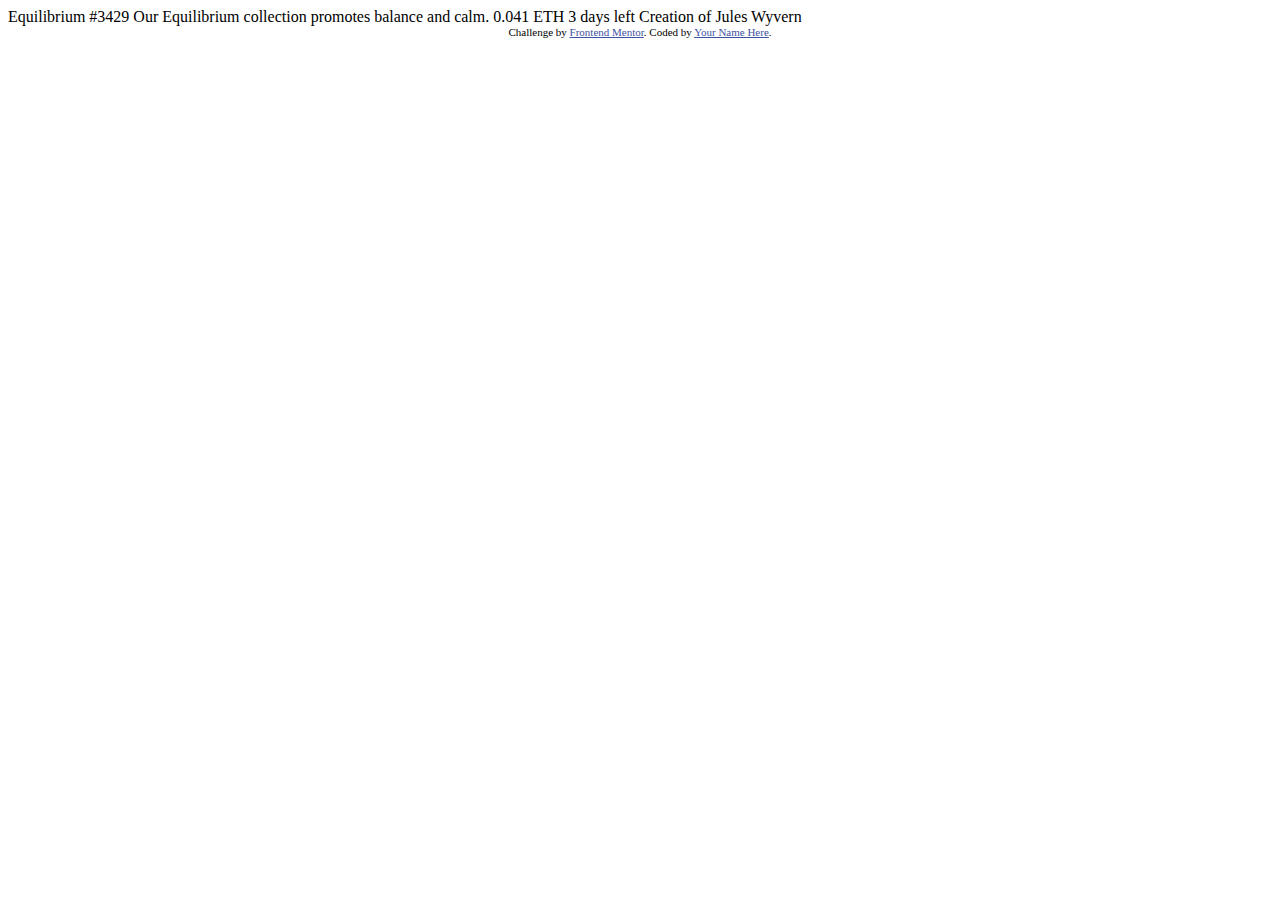
==== nft-preview-card-component-main/index.html @ 53a59b9e "My experiments" ====
<!DOCTYPE html>
<html lang="en">
<head>
  <meta charset="UTF-8">
  <meta name="viewport" content="width=device-width, initial-scale=1.0"> <!-- displays site properly based on user's device -->

  <link rel="icon" type="image/png" sizes="32x32" href="./images/favicon-32x32.png">
  
  <title>Frontend Mentor | NFT preview card component</title>

  <!-- Feel free to remove these styles or customise in your own stylesheet 👍 -->
  <style>
    .attribution { font-size: 11px; text-align: center; }
    .attribution a { color: hsl(228, 45%, 44%); }
  </style>
</head>
<body>

  Equilibrium #3429

  Our Equilibrium collection promotes balance and calm.

  0.041 ETH
  3 days left
  
  Creation of Jules Wyvern

  <div class="attribution">
    Challenge by <a href="https://www.frontendmentor.io?ref=challenge" target="_blank">Frontend Mentor</a>. 
    Coded by <a href="#">Your Name Here</a>.
  </div>
</body>
</html>
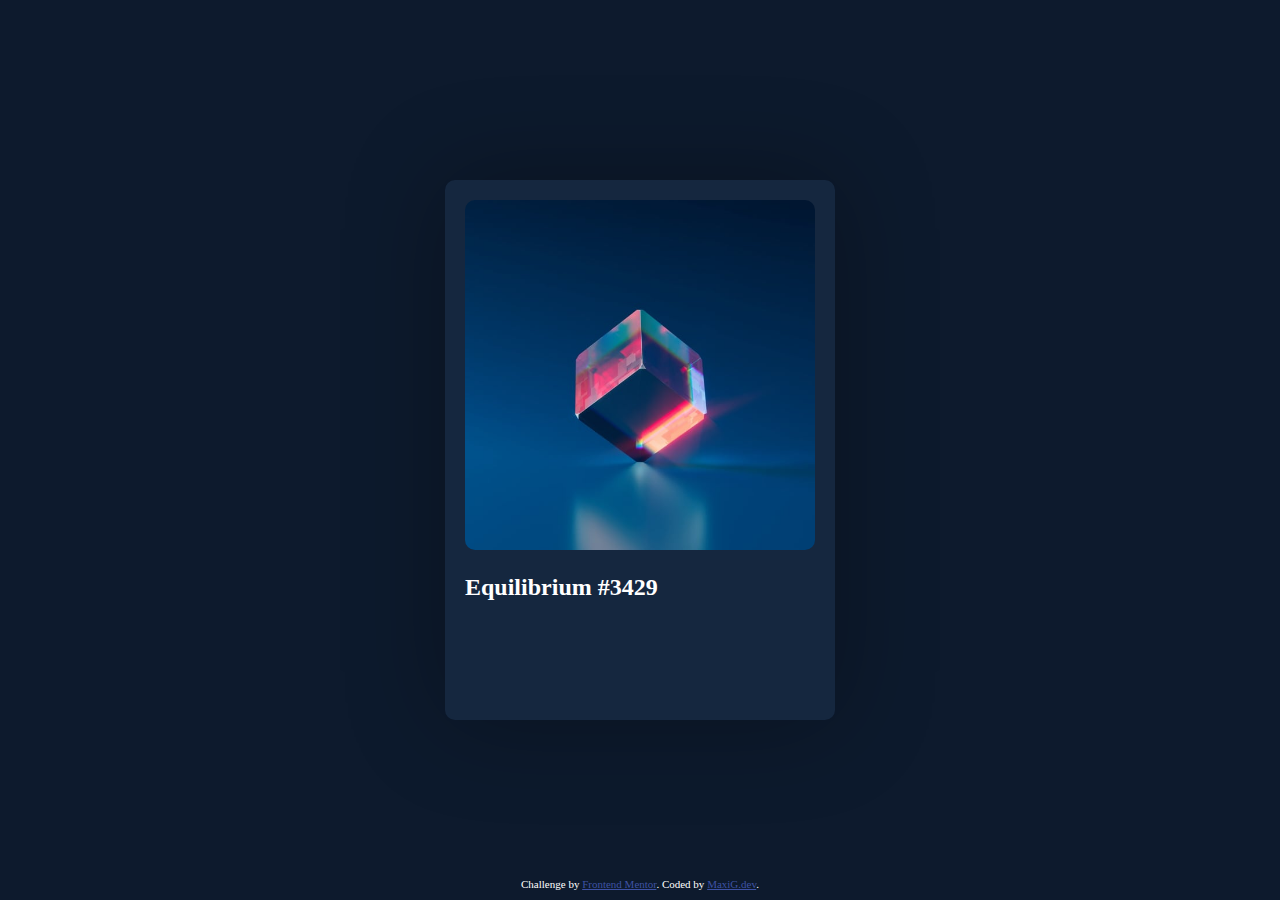
==== commit 77528aa2: "Update" ====
--- a/nft-preview-card-component-main/index.html
+++ b/nft-preview-card-component-main/index.html
@@ -1,33 +1,41 @@
 <!DOCTYPE html>
 <html lang="en">
 <head>
-  <meta charset="UTF-8">
-  <meta name="viewport" content="width=device-width, initial-scale=1.0"> <!-- displays site properly based on user's device -->
+    <meta charset="UTF-8">
+    <meta name="viewport" content="width=device-width, initial-scale=1.0">
+    <!-- displays site properly based on user's device -->
+    <link rel="stylesheet" href="./css/styles.css">
+    <link rel="icon" type="image/png" sizes="32x32" href="./images/favicon-32x32.png">
+    <title>Frontend Mentor | NFT preview card component</title>
+    <!-- Feel free to remove these styles or customise in your own stylesheet 👍 -->
+</head>
 
-  <link rel="icon" type="image/png" sizes="32x32" href="./images/favicon-32x32.png">
-  
-  <title>Frontend Mentor | NFT preview card component</title>
-
-  <!-- Feel free to remove these styles or customise in your own stylesheet 👍 -->
-  <style>
-    .attribution { font-size: 11px; text-align: center; }
-    .attribution a { color: hsl(228, 45%, 44%); }
-  </style>
-</head>
 <body>
 
-  Equilibrium #3429
+<div class="main-component">
+    <div class="container">
+        <img src="./images/image-equilibrium.jpg" alt="Image Equilibrium">
+        <h2>Equilibrium #3429</h2>
+        <!-- <hr> -->
+    </div>
 
-  Our Equilibrium collection promotes balance and calm.
+</div>
 
-  0.041 ETH
-  3 days left
-  
-  Creation of Jules Wyvern
 
-  <div class="attribution">
-    Challenge by <a href="https://www.frontendmentor.io?ref=challenge" target="_blank">Frontend Mentor</a>. 
-    Coded by <a href="#">Your Name Here</a>.
-  </div>
+    <!-- 
+    Equilibrium #3429
+
+    Our Equilibrium collection promotes balance and calm.
+
+    0.041 ETH
+    3 days left
+
+    Creation of Jules Wyvern -->
+
+    <div class="attribution">
+        Challenge by <a href="https://www.frontendmentor.io?ref=challenge" target="_blank">Frontend Mentor</a>.
+        Coded by <a href="https://maxig.dev">MaxiG.dev</a>.
+    </div>
 </body>
+
 </html>--- a/nft-preview-card-component-main/css/styles.css
+++ b/nft-preview-card-component-main/css/styles.css
@@ -0,0 +1,55 @@
+:root {
+    --bg-color: #0d1a2d;
+    --div-color: #15273f;
+}
+
+.attribution {
+    font-size: 11px;
+    text-align: center;
+    position: absolute;
+    bottom: 10px;
+    width: 100%;
+}
+.attribution a {
+    color: hsl(228, 45%, 44%);
+}
+
+body {
+    background-color: var(--bg-color);
+    margin: 0;
+    color: white;
+
+}
+
+.main-component {
+    width: 100vw;
+    height: 100vh;
+    display: flex;
+    justify-content: center;
+    align-items: center;
+}
+
+.container {
+    background-color: var(--div-color);
+    width: 50%;
+    min-width: 250px;
+    max-width: 350px;
+    height: 500px;
+    border-radius: 10px;
+    -webkit-border-radius: 10px;
+    -moz-border-radius: 10px;
+    -ms-border-radius: 10px;
+    -o-border-radius: 10px;
+    box-shadow: rgba(0, 0, 0, 0.3) 0px 0px 100px;
+    padding: 20px;
+}
+
+.container img {
+    width: 100%;
+    border-radius: 10px;
+    -webkit-border-radius: 10px;
+    -moz-border-radius: 10px;
+    -ms-border-radius: 10px;
+    -o-border-radius: 10px;
+}
+
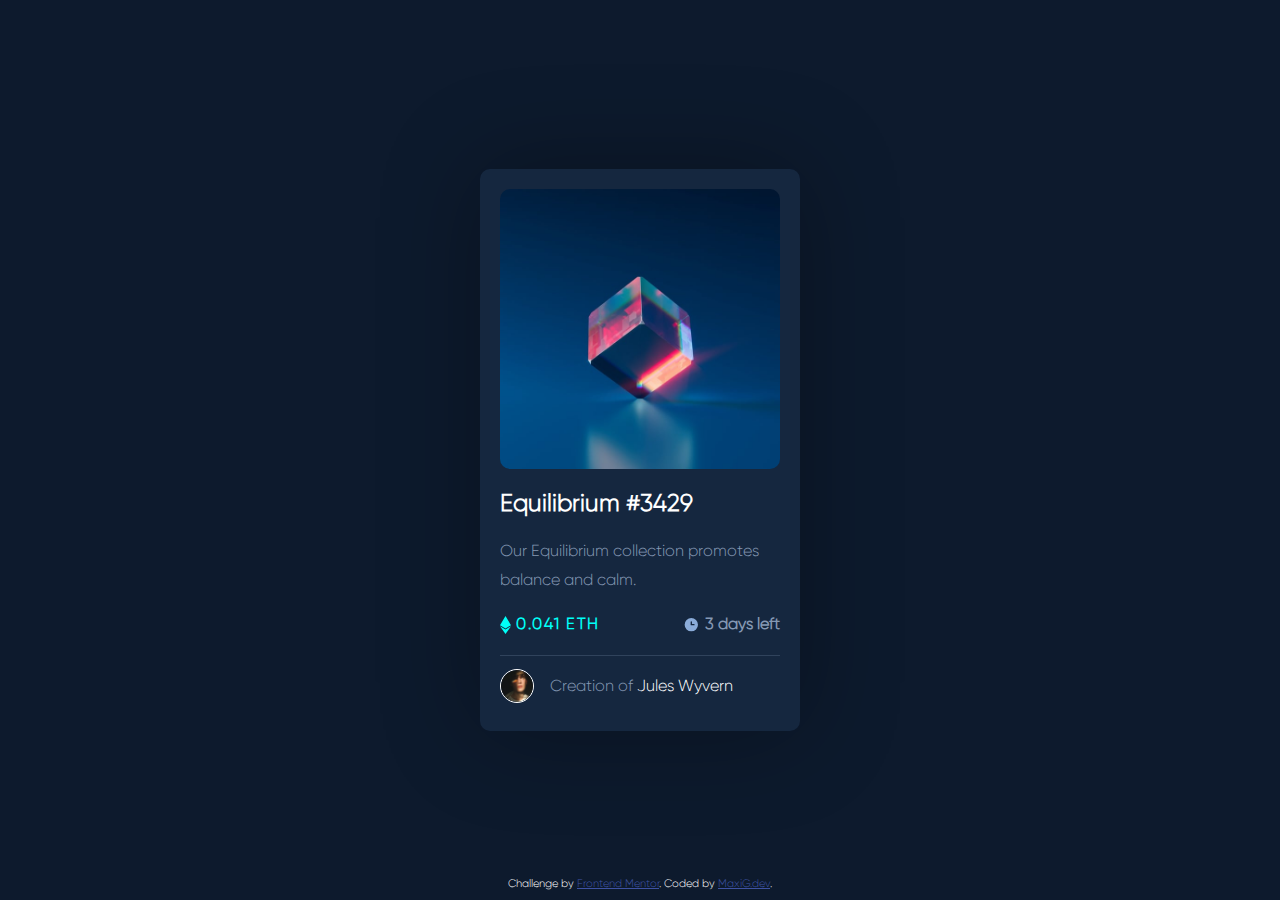
==== commit a5111bbd: "Update" ====
--- a/nft-preview-card-component-main/index.html
+++ b/nft-preview-card-component-main/index.html
@@ -9,33 +9,34 @@
     <title>Frontend Mentor | NFT preview card component</title>
     <!-- Feel free to remove these styles or customise in your own stylesheet 👍 -->
 </head>
-
 <body>
-
-<div class="main-component">
-    <div class="container">
-        <img src="./images/image-equilibrium.jpg" alt="Image Equilibrium">
-        <h2>Equilibrium #3429</h2>
-        <!-- <hr> -->
+    <div class="main-component">
+        <div class="container">
+            <div class="image-container">
+                <div class="image-preview"></div>
+            </div>
+            <h2>Equilibrium #3429</h2>
+            <p>Our Equilibrium collection promotes balance and calm.</p>
+            <span>
+                <div class="price">
+                    <img src="./images/icon-ethereum.svg">
+                    <p>0.041 ETH</p>
+                </div>
+                <div class="time">
+                    <img src="./images/icon-clock.svg">
+                    <p>3 days left</p>
+                </div>
+            </span>
+            <hr>
+            <div class="owner">
+                <img src="./images/image-avatar.png">
+                <p>Creation of <a href="#">Jules Wyvern</a></p>
+            </div>
+        </div>
     </div>
-
-</div>
-
-
-    <!-- 
-    Equilibrium #3429
-
-    Our Equilibrium collection promotes balance and calm.
-
-    0.041 ETH
-    3 days left
-
-    Creation of Jules Wyvern -->
-
     <div class="attribution">
         Challenge by <a href="https://www.frontendmentor.io?ref=challenge" target="_blank">Frontend Mentor</a>.
         Coded by <a href="https://maxig.dev">MaxiG.dev</a>.
     </div>
 </body>
-
 </html>--- a/nft-preview-card-component-main/css/styles.css
+++ b/nft-preview-card-component-main/css/styles.css
@@ -1,7 +1,14 @@
 :root {
     --bg-color: #0d1a2d;
     --div-color: #15273f;
+    --blue-text: #8599b4;
+    --eth-color: #00FFF8;
 }
+
+@font-face {
+    font-family: "Gilory";
+    src: url(../fonts/Gilroy-Light.otf);
+    }
 
 .attribution {
     font-size: 11px;
@@ -18,7 +25,7 @@
     background-color: var(--bg-color);
     margin: 0;
     color: white;
-
+    font-family: Gilory, Arial, Helvetica, sans-serif;
 }
 
 .main-component {
@@ -31,10 +38,9 @@
 
 .container {
     background-color: var(--div-color);
-    width: 50%;
-    min-width: 250px;
-    max-width: 350px;
-    height: 500px;
+    margin: 15px;
+    max-width: 280px;
+    min-width: 240px;
     border-radius: 10px;
     -webkit-border-radius: 10px;
     -moz-border-radius: 10px;
@@ -44,8 +50,9 @@
     padding: 20px;
 }
 
-.container img {
+.container .image-container, .container .image-preview {
     width: 100%;
+    aspect-ratio: 1/1;
     border-radius: 10px;
     -webkit-border-radius: 10px;
     -moz-border-radius: 10px;
@@ -53,3 +60,109 @@
     -o-border-radius: 10px;
 }
 
+.container .image-container{
+    background-image: url(../images/image-equilibrium.jpg);
+    background-size: contain;
+}
+
+.container .image-preview {
+    background-color: #00fff780;
+    background-image: url(../images/icon-view.svg);
+    background-repeat: no-repeat;
+    background-position: center;
+    opacity: 0;
+    cursor: pointer;
+    transition: opacity 500ms;
+    -webkit-transition: opacity 500ms;
+    -moz-transition: opacity 500ms;
+    -ms-transition: opacity 500ms;
+    -o-transition: opacity 500ms;
+}
+
+.container .image-preview:hover {
+    opacity: 1;
+}
+
+.container h2 {
+    transition: color 500ms;
+    -webkit-transition: color 500ms;
+    -moz-transition: color 500ms;
+    -ms-transition: color 500ms;
+    -o-transition: color 500ms;
+    cursor: pointer;
+}
+
+.container h2:hover {
+    color: var(--eth-color);
+} 
+
+.container p {
+    color: var(--blue-text);
+    line-height: 1.8em;
+}
+
+.container p:nth-child(3) {
+    margin-bottom: 0;
+}
+
+.container span {
+    display: flex;
+    justify-content: space-between;
+}
+
+.container span div{
+    display: flex;
+    align-items: center;
+    font-weight: bold;
+}
+
+.container span .price p{
+    color: var(--eth-color);
+    letter-spacing: 1.5px;
+}
+
+.container span img {
+    width: auto;
+    margin-right: 5px;
+}
+
+.container hr {
+    margin: 0;
+    opacity: 25%;
+    border: unset;
+    border-bottom: 1px solid var(--blue-text);
+}
+
+.container .owner {
+    margin-top: 5px;
+    width: 100%;
+    height: 50px;
+    display: flex;
+    align-items: center;
+}
+
+.container .owner img {
+    width: auto;
+    height: 2em;
+    border: white solid 1px;
+    border-radius: 50%;
+    -webkit-border-radius: 50%;
+    -moz-border-radius: 50%;
+    -ms-border-radius: 50%;
+    -o-border-radius: 50%;
+    margin-right: 16px;
+}
+
+.container .owner a {
+    color: white;
+    text-decoration: none;
+    transition: color 500ms;
+    -webkit-transition: color 500ms;
+    -moz-transition: color 500ms;
+    -ms-transition: color 500ms;
+    -o-transition: color 500ms;
+}
+
+.container .owner a:hover {
+    color: var(--eth-color);
+} 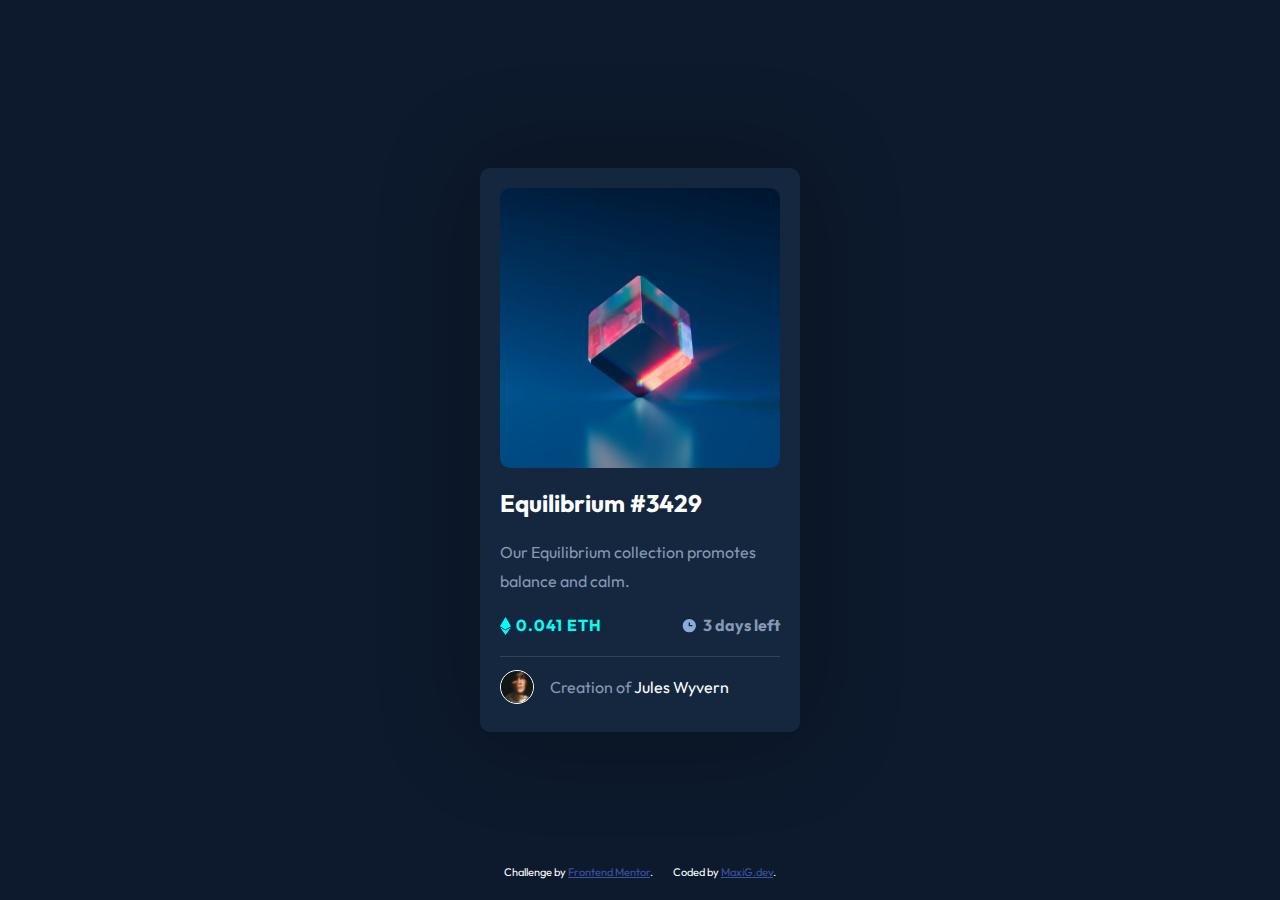
==== commit b8b54b63: "Fix general mistakes" ====
--- a/nft-preview-card-component-main/index.html
+++ b/nft-preview-card-component-main/index.html
@@ -6,6 +6,9 @@
     <!-- displays site properly based on user's device -->
     <link rel="stylesheet" href="./css/styles.css">
     <link rel="icon" type="image/png" sizes="32x32" href="./images/favicon-32x32.png">
+    <link rel="preconnect" href="https://fonts.googleapis.com">
+    <link rel="preconnect" href="https://fonts.gstatic.com" crossorigin>
+    <link href="https://fonts.googleapis.com/css2?family=Outfit:wght@300;400;600&display=swap" rel="stylesheet">
     <title>Frontend Mentor | NFT preview card component</title>
     <!-- Feel free to remove these styles or customise in your own stylesheet 👍 -->
 </head>
@@ -19,24 +22,24 @@
             <p>Our Equilibrium collection promotes balance and calm.</p>
             <span>
                 <div class="price">
-                    <img src="./images/icon-ethereum.svg">
+                    <img src="./images/icon-ethereum.svg" alt="">
                     <p>0.041 ETH</p>
                 </div>
                 <div class="time">
-                    <img src="./images/icon-clock.svg">
+                    <img src="./images/icon-clock.svg" alt="">
                     <p>3 days left</p>
                 </div>
             </span>
             <hr>
             <div class="owner">
-                <img src="./images/image-avatar.png">
+                <img src="./images/image-avatar.png" alt="Owner avatar">
                 <p>Creation of <a href="#">Jules Wyvern</a></p>
             </div>
         </div>
     </div>
     <div class="attribution">
-        Challenge by <a href="https://www.frontendmentor.io?ref=challenge" target="_blank">Frontend Mentor</a>.
-        Coded by <a href="https://maxig.dev">MaxiG.dev</a>.
+        <p>Challenge by <a href="https://www.frontendmentor.io?ref=challenge" target="_blank" rel="noopener">Frontend Mentor</a>.</p>
+        <p>Coded by <a href="https://maxig.dev" target="_blank" rel="noopener">MaxiG.dev</a>.</p>
     </div>
 </body>
 </html>--- a/nft-preview-card-component-main/css/styles.css
+++ b/nft-preview-card-component-main/css/styles.css
@@ -1,21 +1,21 @@
 :root {
     --bg-color: #0d1a2d;
     --div-color: #15273f;
-    --blue-text: #8599b4;
-    --eth-color: #00FFF8;
+    --gray-text: #8599b4;
+    --cyan-color: #00FFF8;
 }
-
-@font-face {
-    font-family: "Gilory";
-    src: url(../fonts/Gilroy-Light.otf);
-    }
 
 .attribution {
     font-size: 11px;
-    text-align: center;
     position: absolute;
     bottom: 10px;
     width: 100%;
+    display: flex;
+    justify-content: center;
+}
+.attribution p {
+    padding-right: 10px;
+    padding-left: 10px;
 }
 .attribution a {
     color: hsl(228, 45%, 44%);
@@ -25,11 +25,11 @@
     background-color: var(--bg-color);
     margin: 0;
     color: white;
-    font-family: Gilory, Arial, Helvetica, sans-serif;
+    font-family: 'Outfit', sans-serif;
 }
 
 .main-component {
-    width: 100vw;
+    width: 100%;
     height: 100vh;
     display: flex;
     justify-content: center;
@@ -93,11 +93,11 @@
 }
 
 .container h2:hover {
-    color: var(--eth-color);
+    color: var(--cyan-color);
 } 
 
 .container p {
-    color: var(--blue-text);
+    color: var(--gray-text);
     line-height: 1.8em;
 }
 
@@ -117,8 +117,8 @@
 }
 
 .container span .price p{
-    color: var(--eth-color);
-    letter-spacing: 1.5px;
+    color: var(--cyan-color);
+    letter-spacing: 1px;
 }
 
 .container span img {
@@ -130,7 +130,7 @@
     margin: 0;
     opacity: 25%;
     border: unset;
-    border-bottom: 1px solid var(--blue-text);
+    border-bottom: 1px solid var(--gray-text);
 }
 
 .container .owner {
@@ -164,5 +164,5 @@
 }
 
 .container .owner a:hover {
-    color: var(--eth-color);
+    color: var(--cyan-color);
 } 